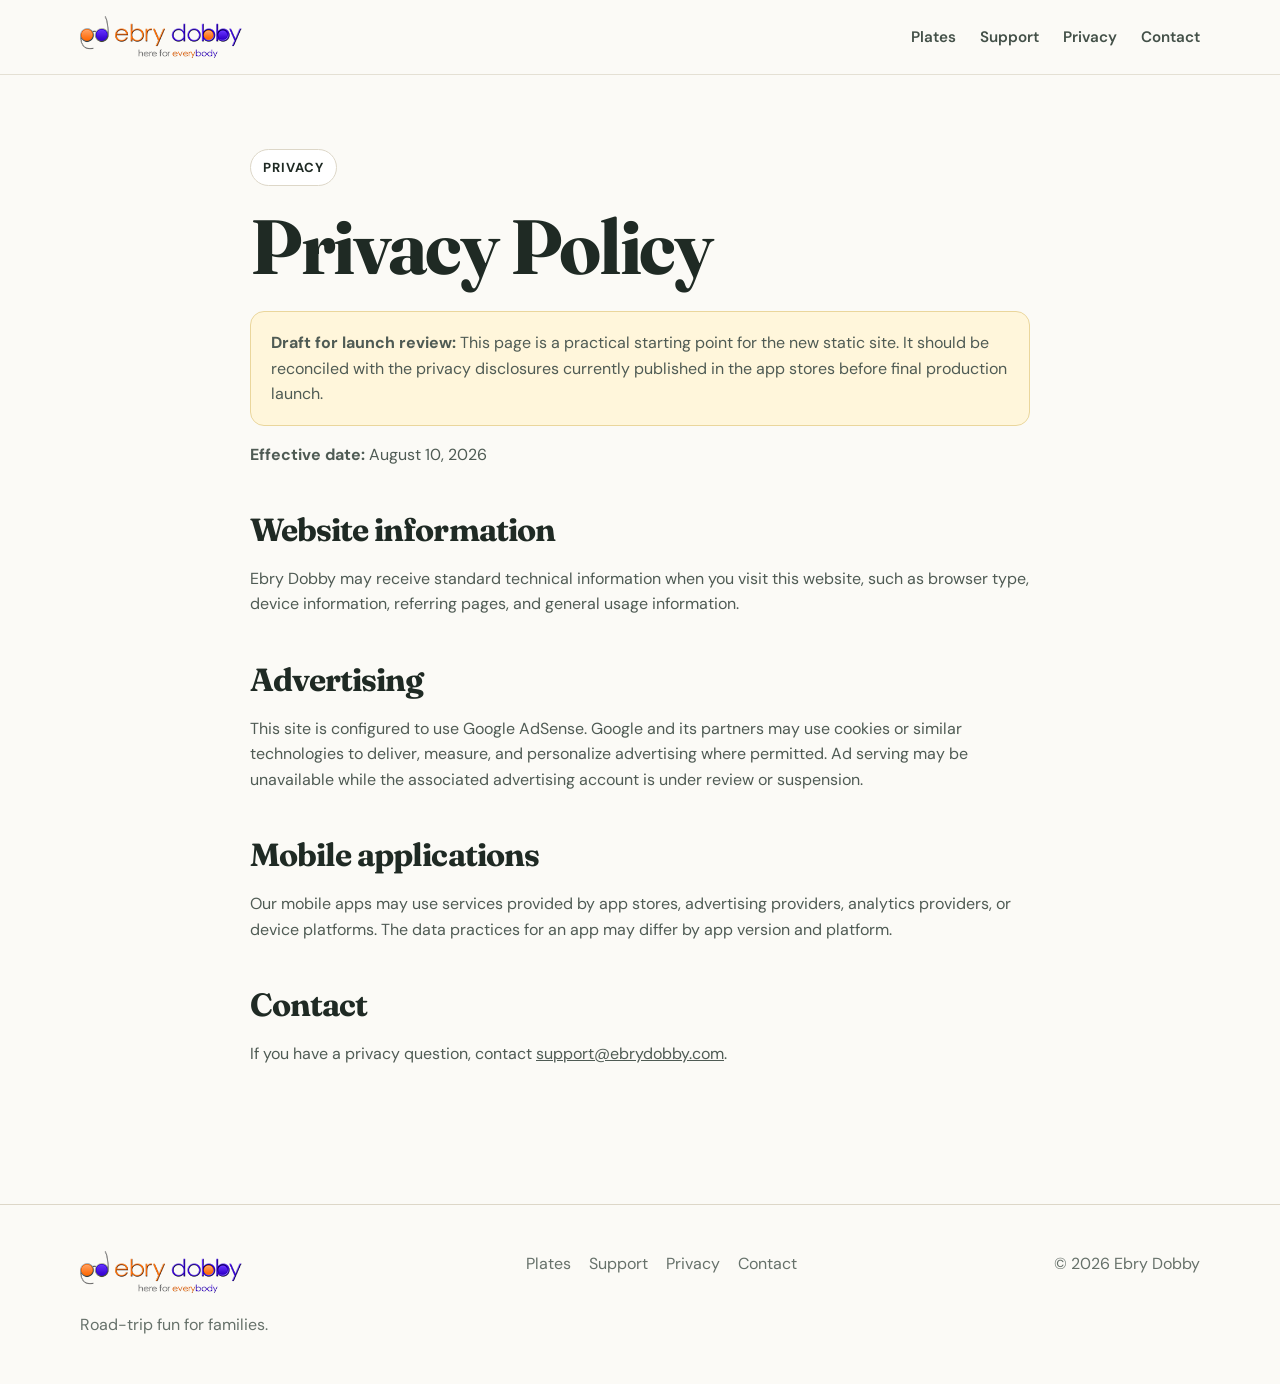
==== privacy/index.html @ 451de0b9 "Initial Ebry Dobby website" ====
<!doctype html><html lang="en"><head><meta charset="utf-8"><meta name="viewport" content="width=device-width,initial-scale=1"><title>Privacy Policy | Ebry Dobby</title><meta name="description" content="Privacy information for Ebry Dobby websites and mobile applications."><link rel="canonical" href="https://www.ebrydobby.com/privacy/"><meta name="theme-color" content="#f7f1e3"><link rel="preconnect" href="https://fonts.googleapis.com"><link rel="preconnect" href="https://fonts.gstatic.com" crossorigin><link href="https://fonts.googleapis.com/css2?family=DM+Sans:wght@400;500;600;700&family=Fraunces:opsz,wght@9..144,700&display=swap" rel="stylesheet"><link rel="stylesheet" href="../assets/css/styles.css"><script async src="https://pagead2.googlesyndication.com/pagead/js/adsbygoogle.js?client=ca-pub-4069077007727159" crossorigin="anonymous"></script></head><body><header class="site-header"><div class="container nav"><a class="brand brand-logo footer-logo" href="../index.html"><img src="../assets/images/ebry-dobby-logo.png" alt="Ebry Dobby — here for everybody"></a><button class="menu-btn" data-menu-button aria-expanded="false" aria-controls="site-nav">Menu</button><nav class="nav-links" id="site-nav" data-nav-links><a href="../plates/">Plates</a><a href="../support/">Support</a><a href="../privacy/">Privacy</a><a href="../contact/">Contact</a></nav></div></header><main><section class="page-hero"><div class="container prose"><span class="eyebrow">Privacy</span><h1>Privacy Policy</h1><p class="notice"><strong>Draft for launch review:</strong> This page is a practical starting point for the new static site. It should be reconciled with the privacy disclosures currently published in the app stores before final production launch.</p><p><strong>Effective date:</strong> August 10, 2026</p><h2>Website information</h2><p>Ebry Dobby may receive standard technical information when you visit this website, such as browser type, device information, referring pages, and general usage information.</p><h2>Advertising</h2><p>This site is configured to use Google AdSense. Google and its partners may use cookies or similar technologies to deliver, measure, and personalize advertising where permitted. Ad serving may be unavailable while the associated advertising account is under review or suspension.</p><h2>Mobile applications</h2><p>Our mobile apps may use services provided by app stores, advertising providers, analytics providers, or device platforms. The data practices for an app may differ by app version and platform.</p><h2>Contact</h2><p>If you have a privacy question, contact <a href="mailto:support@ebrydobby.com">support@ebrydobby.com</a>.</p></div></section></main><footer><div class="container footer-grid"><div><a class="brand brand-logo footer-logo" href="../index.html"><img src="../assets/images/ebry-dobby-logo.png" alt="Ebry Dobby — here for everybody"></a><p style="color:var(--muted);margin:.7rem 0 0;">Road-trip fun for families.</p></div><div class="footer-links"><a href="../plates/">Plates</a><a href="../support/">Support</a><a href="../privacy/">Privacy</a><a href="../contact/">Contact</a></div><div style="color:var(--muted);">© <span data-year></span> Ebry Dobby</div></div></footer><script src="../assets/js/site.js"></script></body></html>
---- assets/css/styles.css ----
:root{--ink:#1f2a24;--muted:#66716a;--paper:#fbfaf6;--cream:#f3eddf;--road:#27352e;--accent:#d9772a;--accent-dark:#a95318;--line:#ddd7c8;--card:#fff;--shadow:0 18px 55px rgba(31,42,36,.10);--radius:24px}*{box-sizing:border-box}html{scroll-behavior:smooth}body{margin:0;font-family:"DM Sans",system-ui,-apple-system,BlinkMacSystemFont,"Segoe UI",sans-serif;color:var(--ink);background:var(--paper);line-height:1.6}a{color:inherit}.container{width:min(1120px,calc(100% - 36px));margin:0 auto}.site-header{position:sticky;top:0;z-index:20;background:rgba(251,250,246,.92);backdrop-filter:blur(14px);border-bottom:1px solid rgba(221,215,200,.75)}.nav{min-height:74px;display:flex;align-items:center;justify-content:space-between;gap:24px}.brand{text-decoration:none;font-weight:700;letter-spacing:-.02em;font-size:1.15rem;display:flex;align-items:center;gap:10px}.brand-mark{width:35px;height:25px;border:2px solid var(--ink);border-radius:5px;display:grid;place-items:center;font-size:.62rem;letter-spacing:.12em;background:#fff7d6;box-shadow:3px 3px 0 var(--accent)}.nav-links{display:flex;gap:24px;align-items:center}.nav-links a{text-decoration:none;font-weight:600;color:#435048;font-size:.95rem}.nav-links a:hover{color:var(--accent-dark)}.menu-btn{display:none;border:0;background:none;font:inherit;font-weight:700}.hero{padding:92px 0 72px;background:radial-gradient(circle at 85% 15%,rgba(217,119,42,.13),transparent 28%),radial-gradient(circle at 7% 85%,rgba(39,53,46,.08),transparent 25%)}.hero-grid{display:grid;grid-template-columns:1.15fr .85fr;gap:64px;align-items:center}.eyebrow{display:inline-flex;align-items:center;gap:8px;padding:7px 12px;border:1px solid var(--line);border-radius:999px;background:#fff;font-size:.82rem;font-weight:700;text-transform:uppercase;letter-spacing:.08em}h1,h2,h3{line-height:1.08;letter-spacing:-.03em;margin-top:0}h1{font-family:"Fraunces",Georgia,serif;font-size:clamp(3rem,7vw,6.2rem);margin:20px 0 22px}h2{font-family:"Fraunces",Georgia,serif;font-size:clamp(2.1rem,4vw,3.5rem);margin-bottom:18px}h3{font-size:1.25rem}.lead{font-size:clamp(1.05rem,2vw,1.3rem);color:var(--muted);max-width:680px}.cta-row{display:flex;gap:12px;flex-wrap:wrap;margin-top:30px}.btn{display:inline-flex;align-items:center;justify-content:center;gap:9px;min-height:50px;padding:0 20px;border-radius:14px;text-decoration:none;font-weight:700;border:1px solid var(--road);transition:.18s ease}.btn-primary{background:var(--road);color:#fff}.btn-primary:hover{transform:translateY(-2px);box-shadow:0 10px 22px rgba(39,53,46,.18)}.btn-secondary{background:#fff}.btn-secondary:hover{border-color:var(--accent);color:var(--accent-dark)}.plate-stack{position:relative;min-height:400px;display:grid;place-items:center}.plate-card{width:min(100%,420px);aspect-ratio:1.55;border:8px solid #f4f1e7;border-radius:26px;background:linear-gradient(160deg,#fffef9,#f1eee5);box-shadow:var(--shadow);display:flex;flex-direction:column;align-items:center;justify-content:center;position:relative;transform:rotate(-4deg)}.plate-card:before,.plate-card:after{content:"";position:absolute;width:14px;height:14px;background:#b7b3a8;border-radius:50%;top:15px}.plate-card:before{left:18px}.plate-card:after{right:18px}.plate-small{font-size:.75rem;font-weight:700;letter-spacing:.18em;color:#5e675f}.plate-big{font-size:clamp(2.2rem,7vw,4.8rem);font-weight:800;letter-spacing:.06em;margin:8px 0}.plate-state{font-family:"Fraunces";font-size:1.25rem;color:var(--accent-dark)}.road-line{position:absolute;width:85%;height:10px;bottom:28px;border-radius:99px;background:repeating-linear-gradient(90deg,var(--road) 0 34px,transparent 34px 57px);opacity:.18;transform:rotate(5deg)}.section{padding:88px 0}.section-alt{background:var(--cream)}.section-head{max-width:760px;margin-bottom:38px}.kicker{color:var(--accent-dark);font-weight:800;text-transform:uppercase;font-size:.78rem;letter-spacing:.13em}.grid-3{display:grid;grid-template-columns:repeat(3,1fr);gap:20px}.card{background:var(--card);border:1px solid var(--line);border-radius:var(--radius);padding:28px;box-shadow:0 10px 30px rgba(31,42,36,.05)}.card p{color:var(--muted);margin-bottom:0}.icon{font-size:1.65rem;margin-bottom:18px}.rating-wrap{display:grid;grid-template-columns:.8fr 1.2fr;gap:28px;align-items:start}.rating-panel{background:var(--road);color:white;border-radius:var(--radius);padding:34px;position:sticky;top:100px}.rating-panel .stars{color:#ffd782;letter-spacing:.08em;font-size:1.2rem}.rating-number{font-family:"Fraunces";font-size:3.8rem;line-height:1;margin:8px 0 2px}.rating-meta{color:#dce5df}.review-list{display:grid;gap:18px}.review{background:#fff;border:1px solid var(--line);border-radius:20px;padding:24px}.review blockquote{font-family:"Fraunces";font-size:1.35rem;margin:0 0 16px;line-height:1.35}.review small{color:var(--muted);font-weight:600}.band{margin:0 auto;width:min(1120px,calc(100% - 36px));background:var(--accent);color:#2b211b;padding:44px;border-radius:30px;display:flex;align-items:center;justify-content:space-between;gap:30px}.band h2{margin:0;font-size:clamp(2rem,4vw,3.1rem)}.band .btn{background:#fff;border-color:#fff}.page-hero{padding:74px 0 46px}.page-hero h1{font-size:clamp(2.8rem,6vw,5rem)}.prose{max-width:780px}.prose h2{font-size:2rem;margin-top:46px}.prose h3{margin-top:30px}.prose p,.prose li{color:#4f5b54}.notice{padding:18px 20px;background:#fff6db;border:1px solid #ead69c;border-radius:14px}.faq details{background:#fff;border:1px solid var(--line);border-radius:16px;padding:18px 20px;margin-bottom:12px}.faq summary{cursor:pointer;font-weight:700}.faq p{color:var(--muted)}.contact-box{padding:28px;background:#fff;border:1px solid var(--line);border-radius:22px}footer{padding:46px 0;border-top:1px solid var(--line);margin-top:76px}.footer-grid{display:flex;justify-content:space-between;gap:24px;flex-wrap:wrap}.footer-links{display:flex;gap:18px;flex-wrap:wrap}.footer-links a{color:var(--muted);text-decoration:none}@media(max-width:800px){.nav-links{display:none;position:absolute;left:18px;right:18px;top:67px;background:#fff;padding:18px;border:1px solid var(--line);border-radius:16px;box-shadow:var(--shadow);flex-direction:column;align-items:flex-start}.nav-links.open{display:flex}.menu-btn{display:block}.hero{padding-top:58px}.hero-grid,.rating-wrap{grid-template-columns:1fr}.hero-grid{gap:38px}.plate-stack{min-height:300px}.grid-3{grid-template-columns:1fr}.rating-panel{position:static}.band{flex-direction:column;align-items:flex-start;padding:30px}}

/* Official Ebry Dobby logo */
.brand-logo {
  display: inline-flex;
  align-items: center;
}
.brand-logo img {
  display: block;
  width: auto;
  height: 52px;
  max-width: 230px;
  object-fit: contain;
}
.footer-logo img {
  height: 42px;
}
@media (max-width: 800px) {
  .brand-logo img {
    height: 44px;
    max-width: 190px;
  }
}
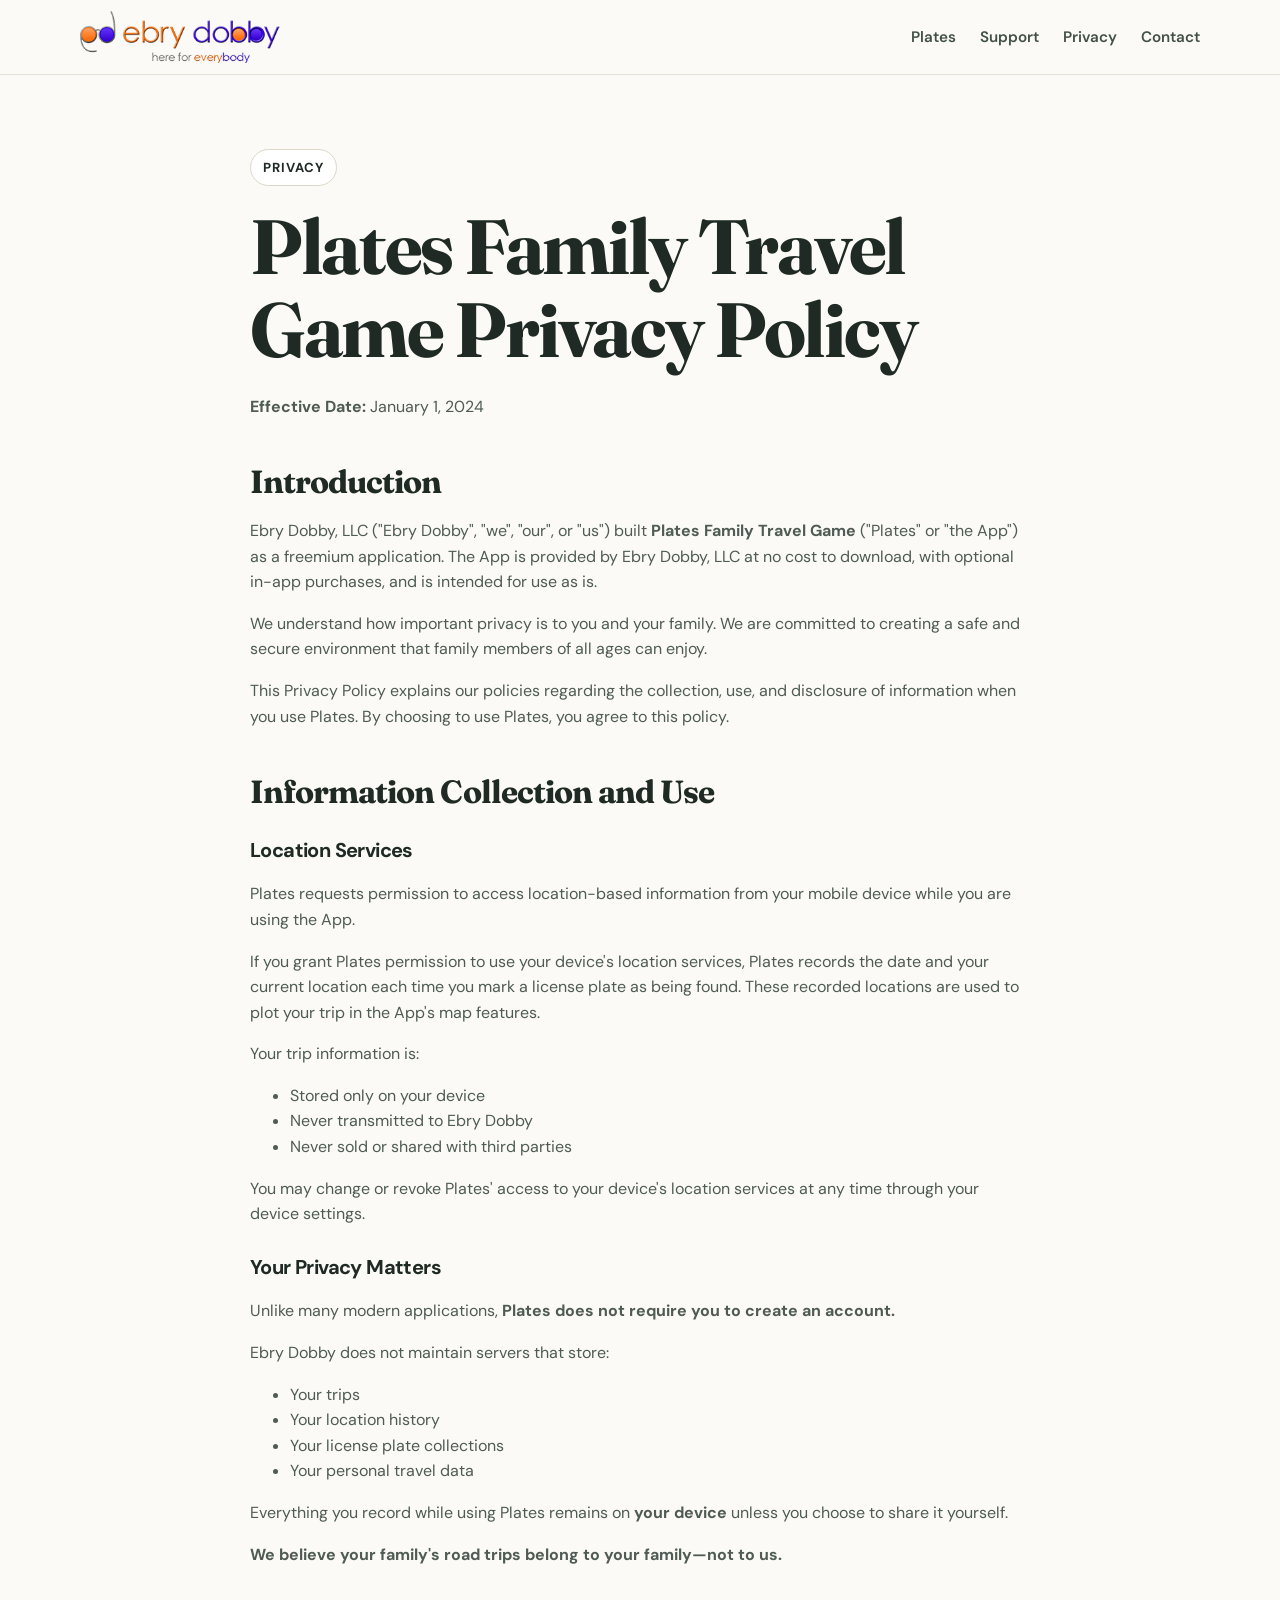
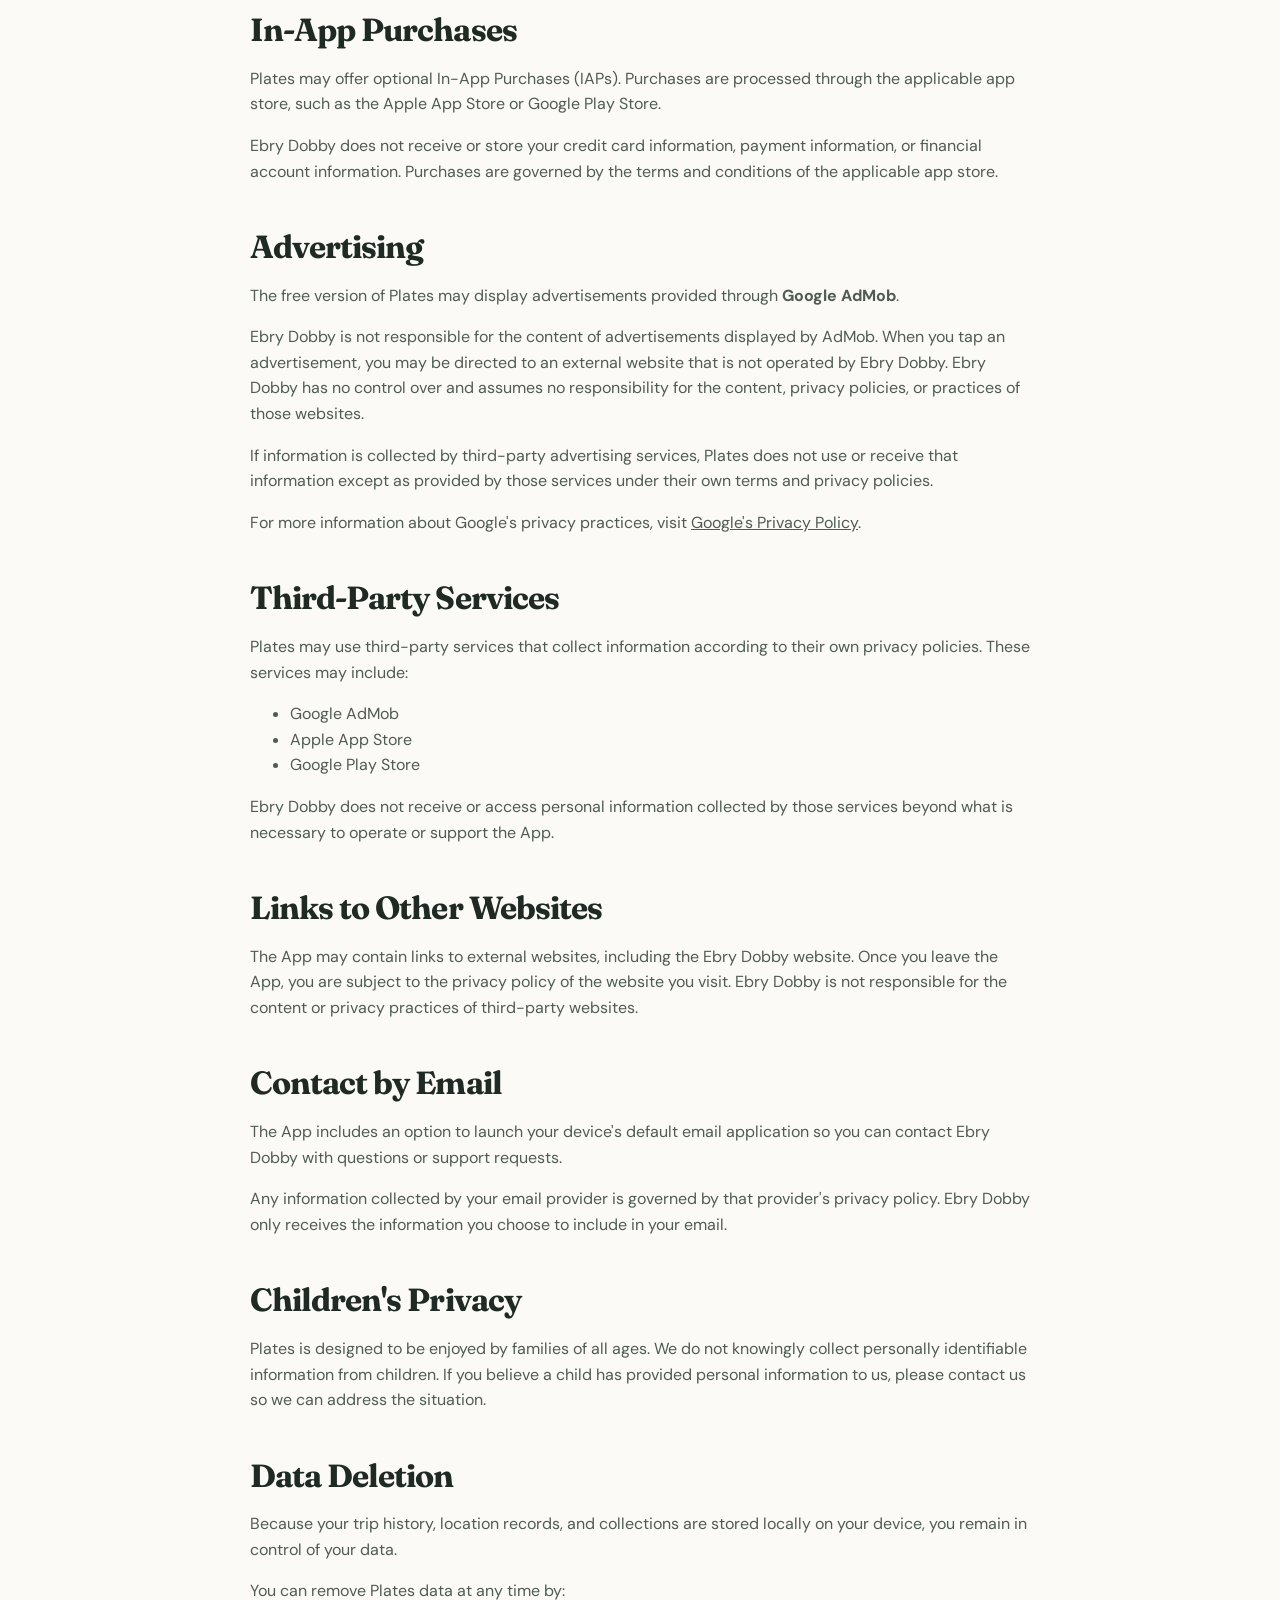
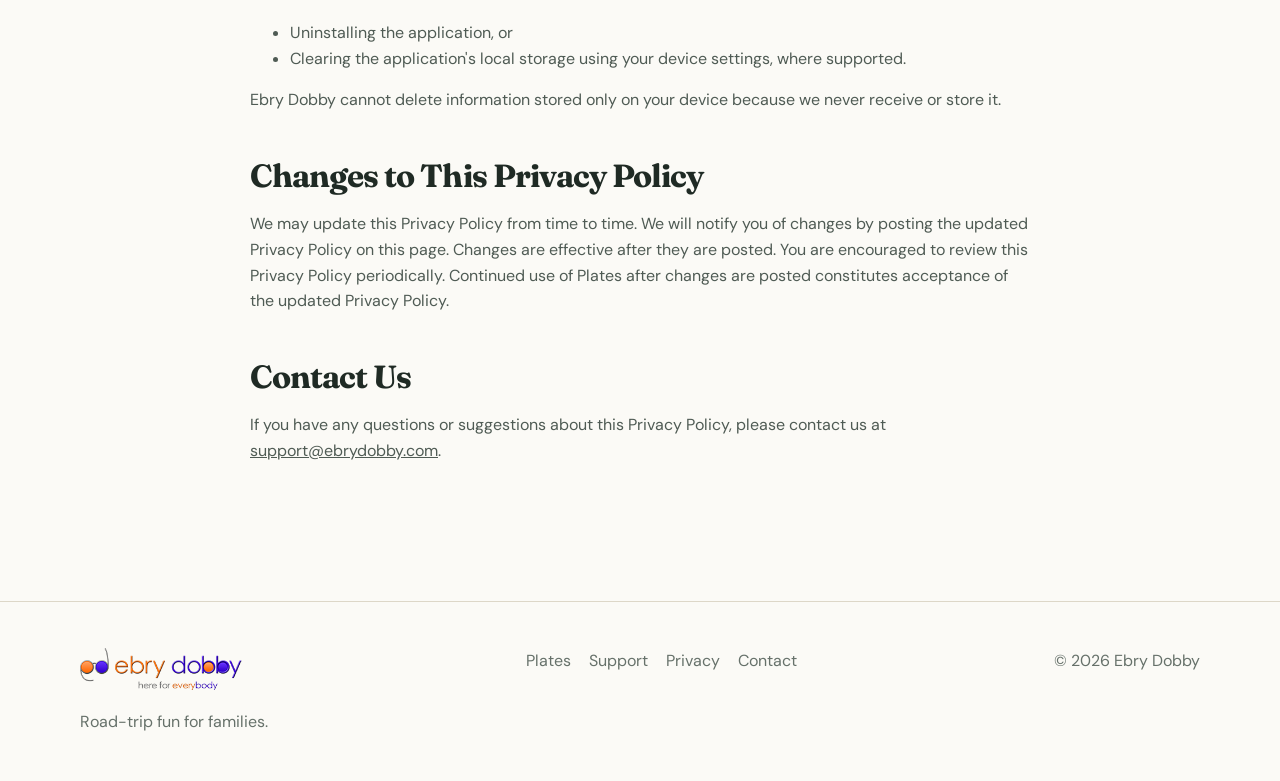
==== commit b4111b35: "Update privacy policy and privacy messaging" ====
--- a/privacy/index.html
+++ b/privacy/index.html
@@ -1 +1,131 @@
-<!doctype html><html lang="en"><head><meta charset="utf-8"><meta name="viewport" content="width=device-width,initial-scale=1"><title>Privacy Policy | Ebry Dobby</title><meta name="description" content="Privacy information for Ebry Dobby websites and mobile applications."><link rel="canonical" href="https://www.ebrydobby.com/privacy/"><meta name="theme-color" content="#f7f1e3"><link rel="preconnect" href="https://fonts.googleapis.com"><link rel="preconnect" href="https://fonts.gstatic.com" crossorigin><link href="https://fonts.googleapis.com/css2?family=DM+Sans:wght@400;500;600;700&family=Fraunces:opsz,wght@9..144,700&display=swap" rel="stylesheet"><link rel="stylesheet" href="../assets/css/styles.css"><script async src="https://pagead2.googlesyndication.com/pagead/js/adsbygoogle.js?client=ca-pub-4069077007727159" crossorigin="anonymous"></script></head><body><header class="site-header"><div class="container nav"><a class="brand brand-logo footer-logo" href="../index.html"><img src="../assets/images/ebry-dobby-logo.png" alt="Ebry Dobby — here for everybody"></a><button class="menu-btn" data-menu-button aria-expanded="false" aria-controls="site-nav">Menu</button><nav class="nav-links" id="site-nav" data-nav-links><a href="../plates/">Plates</a><a href="../support/">Support</a><a href="../privacy/">Privacy</a><a href="../contact/">Contact</a></nav></div></header><main><section class="page-hero"><div class="container prose"><span class="eyebrow">Privacy</span><h1>Privacy Policy</h1><p class="notice"><strong>Draft for launch review:</strong> This page is a practical starting point for the new static site. It should be reconciled with the privacy disclosures currently published in the app stores before final production launch.</p><p><strong>Effective date:</strong> August 10, 2026</p><h2>Website information</h2><p>Ebry Dobby may receive standard technical information when you visit this website, such as browser type, device information, referring pages, and general usage information.</p><h2>Advertising</h2><p>This site is configured to use Google AdSense. Google and its partners may use cookies or similar technologies to deliver, measure, and personalize advertising where permitted. Ad serving may be unavailable while the associated advertising account is under review or suspension.</p><h2>Mobile applications</h2><p>Our mobile apps may use services provided by app stores, advertising providers, analytics providers, or device platforms. The data practices for an app may differ by app version and platform.</p><h2>Contact</h2><p>If you have a privacy question, contact <a href="mailto:support@ebrydobby.com">support@ebrydobby.com</a>.</p></div></section></main><footer><div class="container footer-grid"><div><a class="brand brand-logo footer-logo" href="../index.html"><img src="../assets/images/ebry-dobby-logo.png" alt="Ebry Dobby — here for everybody"></a><p style="color:var(--muted);margin:.7rem 0 0;">Road-trip fun for families.</p></div><div class="footer-links"><a href="../plates/">Plates</a><a href="../support/">Support</a><a href="../privacy/">Privacy</a><a href="../contact/">Contact</a></div><div style="color:var(--muted);">© <span data-year></span> Ebry Dobby</div></div></footer><script src="../assets/js/site.js"></script></body></html>+<!doctype html>
+<html lang="en">
+<head>
+<meta charset="utf-8"><meta name="viewport" content="width=device-width,initial-scale=1">
+<title>Privacy Policy | Plates Family Travel Game | Ebry Dobby</title>
+<meta name="description" content="Privacy Policy for Plates Family Travel Game by Ebry Dobby, LLC.">
+<link rel="canonical" href="https://www.ebrydobby.com/privacy/">
+<meta name="theme-color" content="#f7f1e3">
+<link rel="preconnect" href="https://fonts.googleapis.com">
+<link rel="preconnect" href="https://fonts.gstatic.com" crossorigin>
+<link href="https://fonts.googleapis.com/css2?family=DM+Sans:wght@400;500;600;700&family=Fraunces:opsz,wght@9..144,700&display=swap" rel="stylesheet">
+<link rel="stylesheet" href="../assets/css/styles.css">
+<script async src="https://pagead2.googlesyndication.com/pagead/js/adsbygoogle.js?client=ca-pub-4069077007727159" crossorigin="anonymous"></script>
+</head>
+<body>
+<header class="site-header">
+  <div class="container nav">
+    <a class="brand brand-logo" href="../index.html" aria-label="Ebry Dobby home">
+      <img src="../assets/images/ebry-dobby-logo.png" alt="Ebry Dobby — here for everybody">
+    </a>
+    <button class="menu-btn" data-menu-button aria-expanded="false" aria-controls="site-nav">Menu</button>
+    <nav class="nav-links" id="site-nav" data-nav-links>
+      <a href="../plates/">Plates</a>
+      <a href="../support/">Support</a>
+      <a href="../privacy/">Privacy</a>
+      <a href="../contact/">Contact</a>
+    </nav>
+  </div>
+</header>
+<main>
+<section class="page-hero">
+<div class="container prose">
+<span class="eyebrow">Privacy</span>
+<h1>Plates Family Travel Game Privacy Policy</h1>
+<p><strong>Effective Date:</strong> January 1, 2024</p>
+
+<h2>Introduction</h2>
+<p>Ebry Dobby, LLC ("Ebry Dobby", "we", "our", or "us") built <strong>Plates Family Travel Game</strong> ("Plates" or "the App") as a freemium application. The App is provided by Ebry Dobby, LLC at no cost to download, with optional in-app purchases, and is intended for use as is.</p>
+<p>We understand how important privacy is to you and your family. We are committed to creating a safe and secure environment that family members of all ages can enjoy.</p>
+<p>This Privacy Policy explains our policies regarding the collection, use, and disclosure of information when you use Plates. By choosing to use Plates, you agree to this policy.</p>
+
+<h2>Information Collection and Use</h2>
+<h3>Location Services</h3>
+<p>Plates requests permission to access location-based information from your mobile device while you are using the App.</p>
+<p>If you grant Plates permission to use your device's location services, Plates records the date and your current location each time you mark a license plate as being found. These recorded locations are used to plot your trip in the App's map features.</p>
+<p>Your trip information is:</p>
+<ul>
+<li>Stored only on your device</li>
+<li>Never transmitted to Ebry Dobby</li>
+<li>Never sold or shared with third parties</li>
+</ul>
+<p>You may change or revoke Plates' access to your device's location services at any time through your device settings.</p>
+
+<h3>Your Privacy Matters</h3>
+<p>Unlike many modern applications, <strong>Plates does not require you to create an account.</strong></p>
+<p>Ebry Dobby does not maintain servers that store:</p>
+<ul>
+<li>Your trips</li>
+<li>Your location history</li>
+<li>Your license plate collections</li>
+<li>Your personal travel data</li>
+</ul>
+<p>Everything you record while using Plates remains on <strong>your device</strong> unless you choose to share it yourself.</p>
+<p><strong>We believe your family's road trips belong to your family—not to us.</strong></p>
+
+<h2>In-App Purchases</h2>
+<p>Plates may offer optional In-App Purchases (IAPs). Purchases are processed through the applicable app store, such as the Apple App Store or Google Play Store.</p>
+<p>Ebry Dobby does not receive or store your credit card information, payment information, or financial account information. Purchases are governed by the terms and conditions of the applicable app store.</p>
+
+<h2>Advertising</h2>
+<p>The free version of Plates may display advertisements provided through <strong>Google AdMob</strong>.</p>
+<p>Ebry Dobby is not responsible for the content of advertisements displayed by AdMob. When you tap an advertisement, you may be directed to an external website that is not operated by Ebry Dobby. Ebry Dobby has no control over and assumes no responsibility for the content, privacy policies, or practices of those websites.</p>
+<p>If information is collected by third-party advertising services, Plates does not use or receive that information except as provided by those services under their own terms and privacy policies.</p>
+<p>For more information about Google's privacy practices, visit <a href="https://policies.google.com/privacy" target="_blank" rel="noopener">Google's Privacy Policy</a>.</p>
+
+<h2>Third-Party Services</h2>
+<p>Plates may use third-party services that collect information according to their own privacy policies. These services may include:</p>
+<ul>
+<li>Google AdMob</li>
+<li>Apple App Store</li>
+<li>Google Play Store</li>
+</ul>
+<p>Ebry Dobby does not receive or access personal information collected by those services beyond what is necessary to operate or support the App.</p>
+
+<h2>Links to Other Websites</h2>
+<p>The App may contain links to external websites, including the Ebry Dobby website. Once you leave the App, you are subject to the privacy policy of the website you visit. Ebry Dobby is not responsible for the content or privacy practices of third-party websites.</p>
+
+<h2>Contact by Email</h2>
+<p>The App includes an option to launch your device's default email application so you can contact Ebry Dobby with questions or support requests.</p>
+<p>Any information collected by your email provider is governed by that provider's privacy policy. Ebry Dobby only receives the information you choose to include in your email.</p>
+
+<h2>Children's Privacy</h2>
+<p>Plates is designed to be enjoyed by families of all ages. We do not knowingly collect personally identifiable information from children. If you believe a child has provided personal information to us, please contact us so we can address the situation.</p>
+
+<h2>Data Deletion</h2>
+<p>Because your trip history, location records, and collections are stored locally on your device, you remain in control of your data.</p>
+<p>You can remove Plates data at any time by:</p>
+<ul>
+<li>Uninstalling the application, or</li>
+<li>Clearing the application's local storage using your device settings, where supported.</li>
+</ul>
+<p>Ebry Dobby cannot delete information stored only on your device because we never receive or store it.</p>
+
+<h2>Changes to This Privacy Policy</h2>
+<p>We may update this Privacy Policy from time to time. We will notify you of changes by posting the updated Privacy Policy on this page. Changes are effective after they are posted. You are encouraged to review this Privacy Policy periodically. Continued use of Plates after changes are posted constitutes acceptance of the updated Privacy Policy.</p>
+
+<h2>Contact Us</h2>
+<p>If you have any questions or suggestions about this Privacy Policy, please contact us at <a href="mailto:support@ebrydobby.com">support@ebrydobby.com</a>.</p>
+</div>
+</section>
+</main>
+<footer>
+  <div class="container footer-grid">
+    <div>
+      <a class="brand brand-logo footer-logo" href="../index.html">
+        <img src="../assets/images/ebry-dobby-logo.png" alt="Ebry Dobby — here for everybody">
+      </a>
+      <p style="color:var(--muted);margin:.7rem 0 0;">Road-trip fun for families.</p>
+    </div>
+    <div class="footer-links">
+      <a href="../plates/">Plates</a>
+      <a href="../support/">Support</a>
+      <a href="../privacy/">Privacy</a>
+      <a href="../contact/">Contact</a>
+    </div>
+    <div style="color:var(--muted);">© <span data-year></span> Ebry Dobby</div>
+  </div>
+</footer>
+<script src="../assets/js/site.js"></script>
+</body>
+</html>
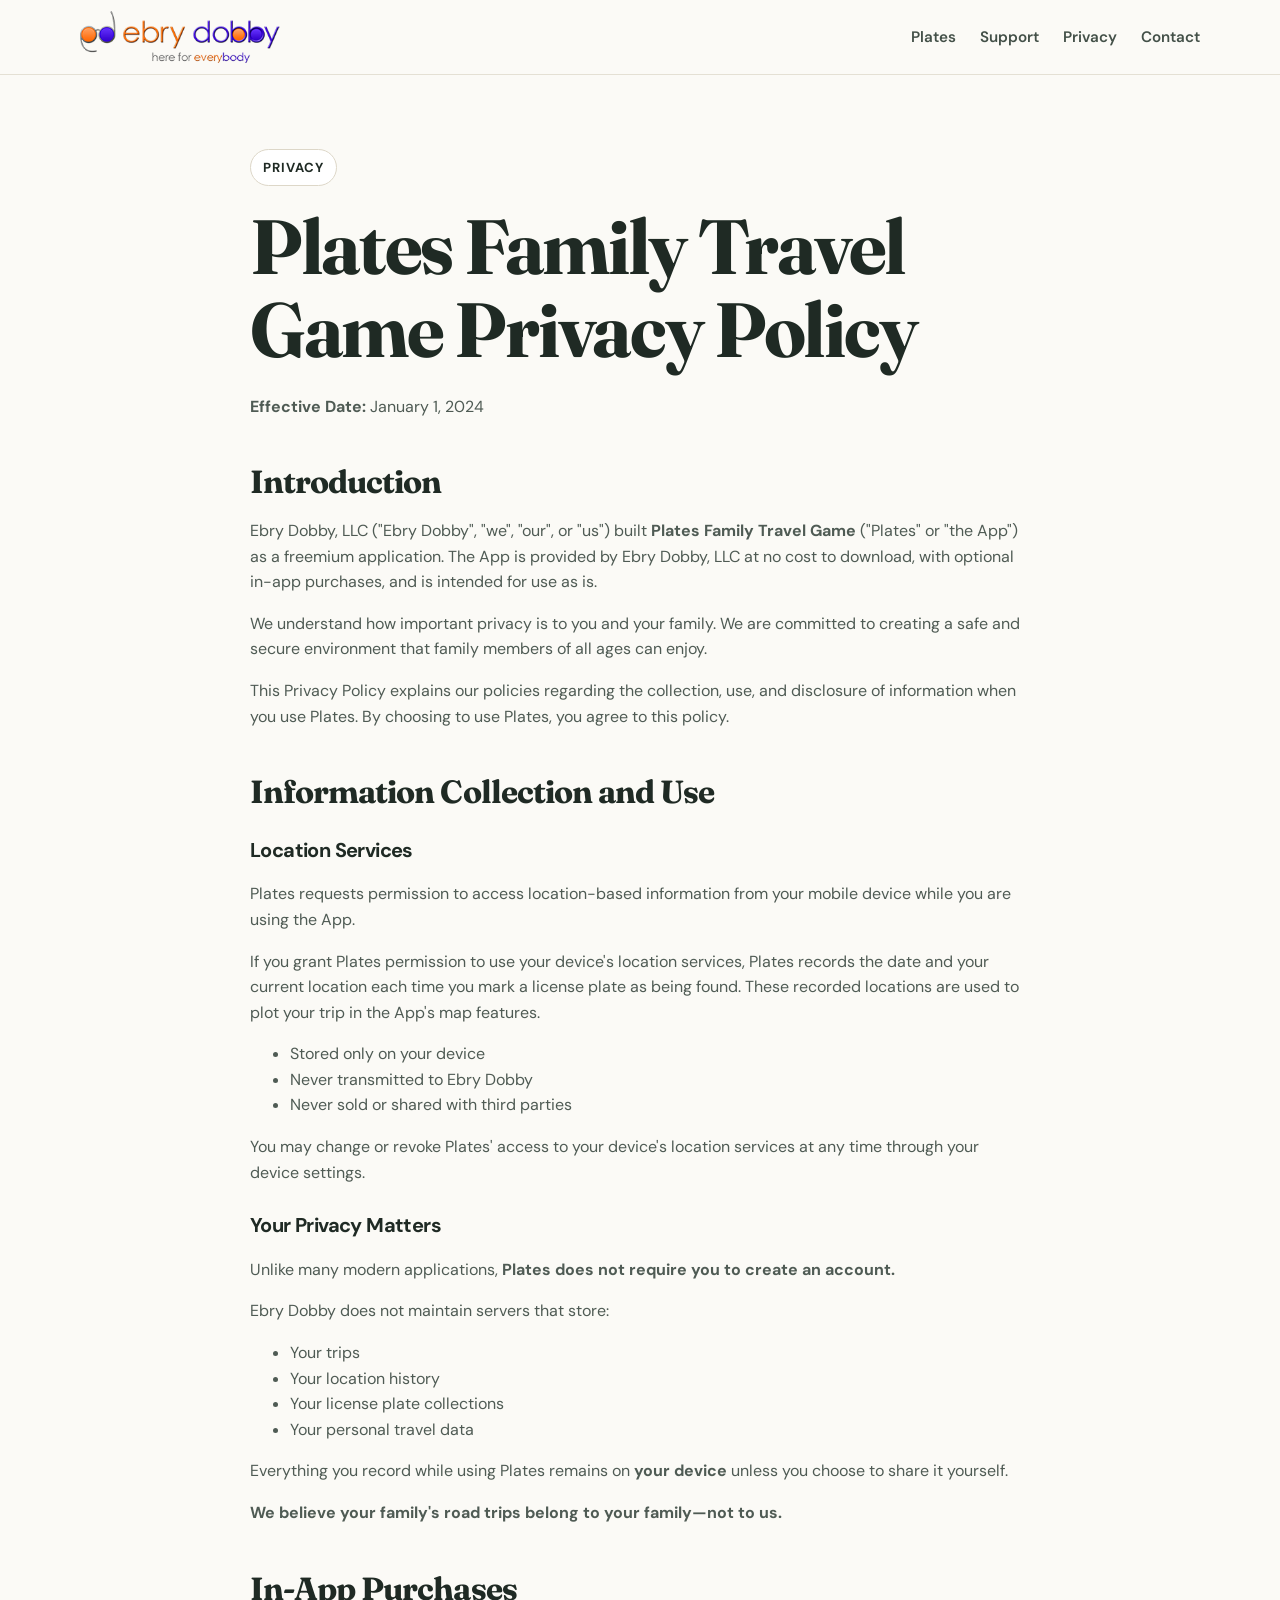
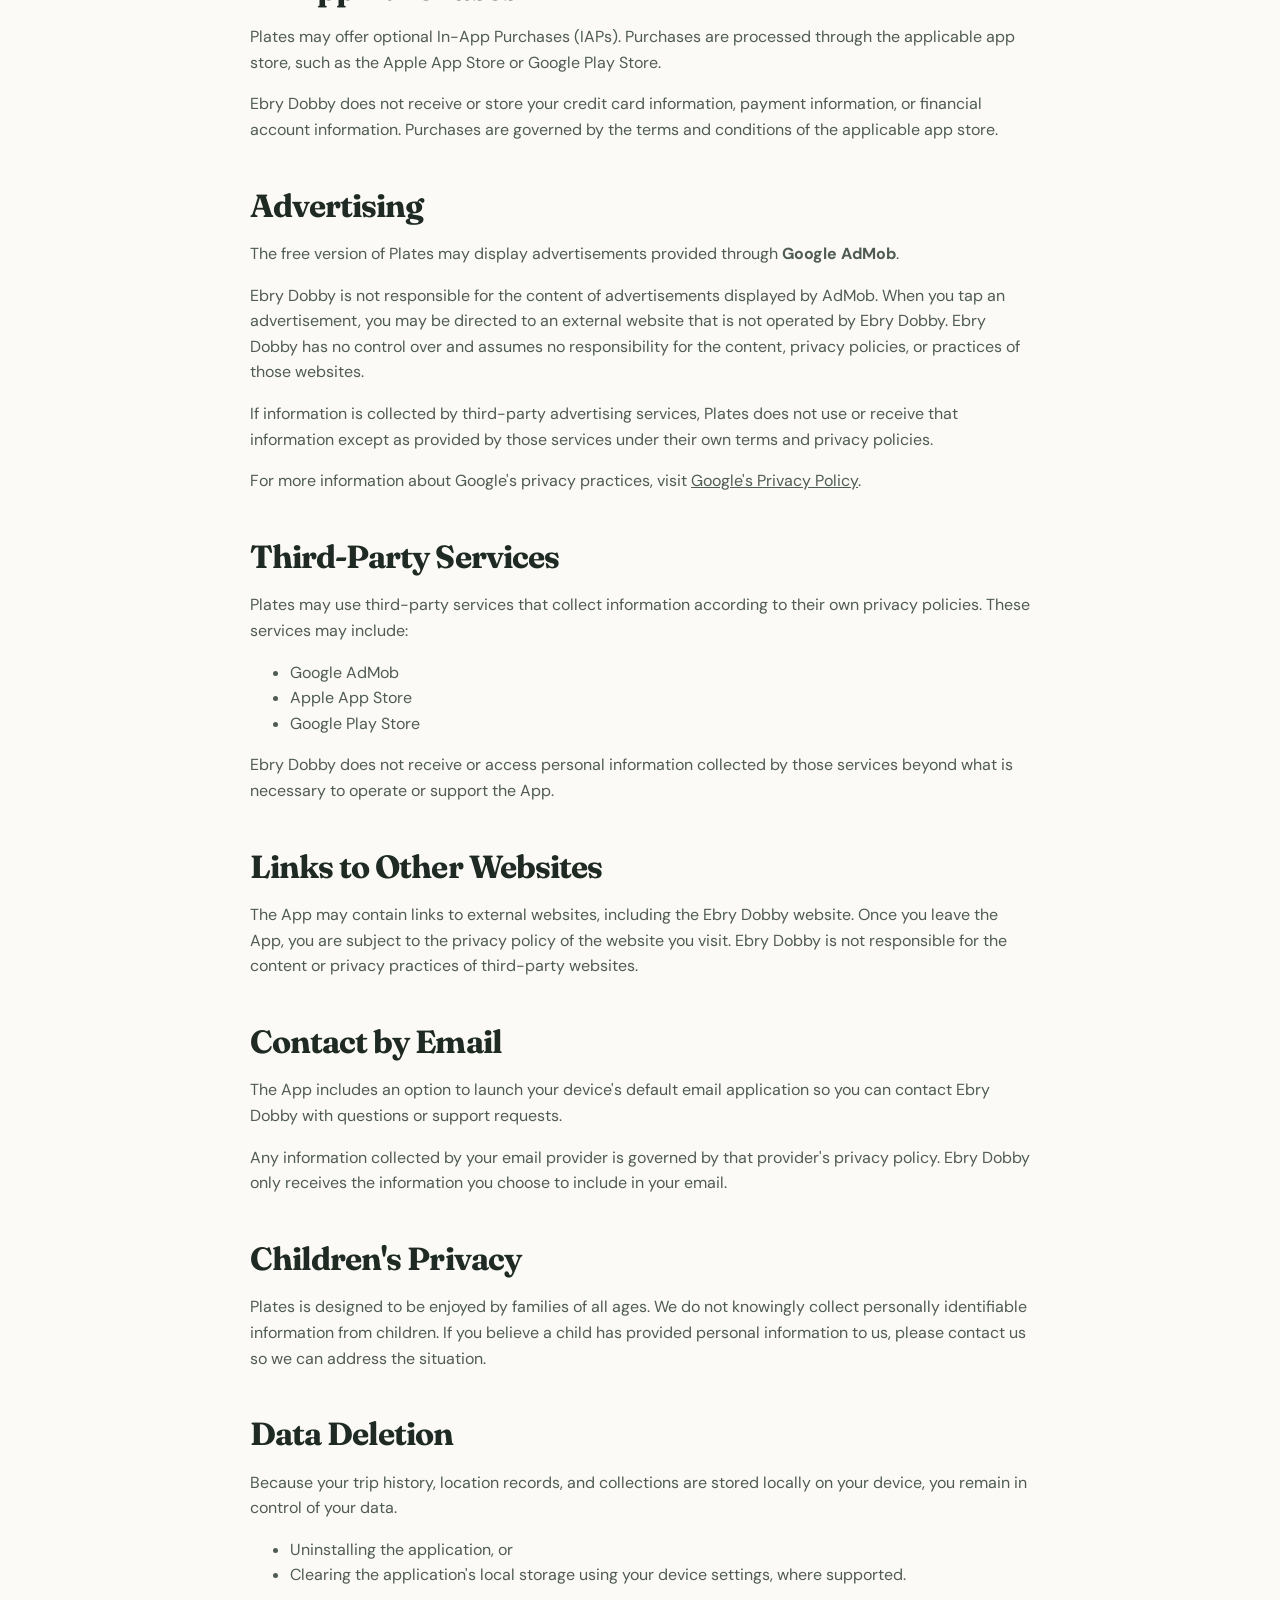
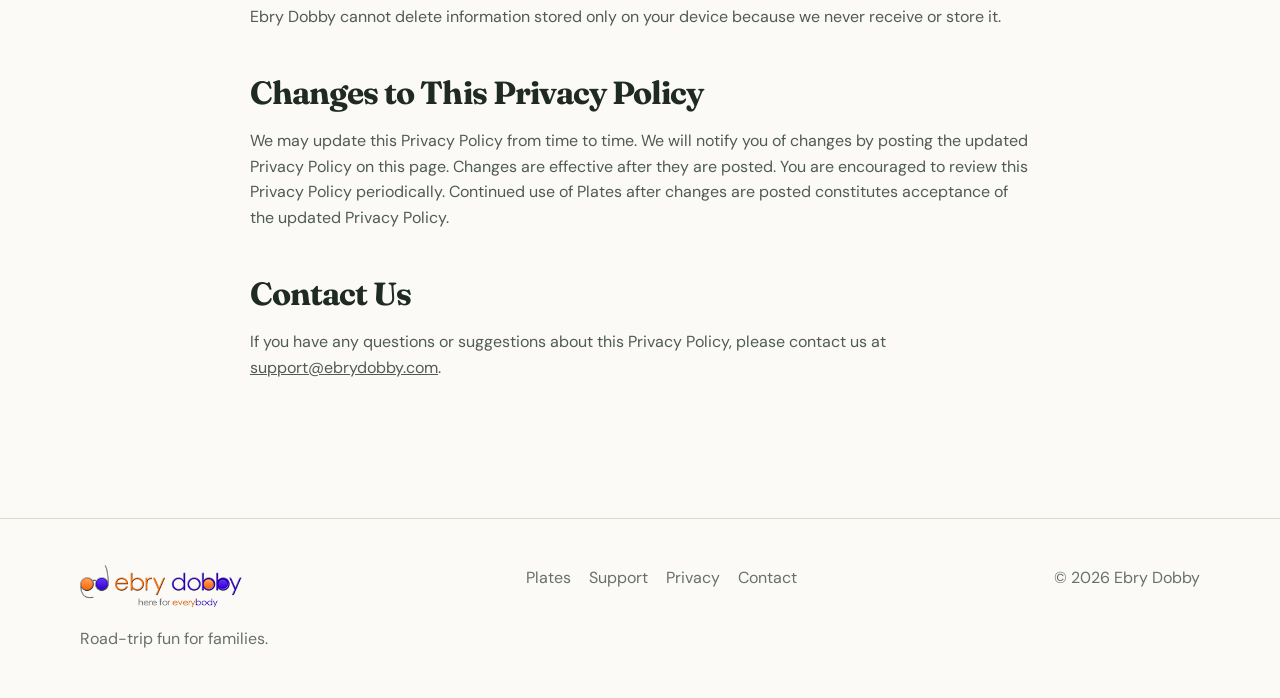
==== commit 35b520b4: "Finalize privacy policy and homepage messaging" ====
--- a/privacy/index.html
+++ b/privacy/index.html
@@ -1,10 +1,11 @@
 <!doctype html>
 <html lang="en">
 <head>
-<meta charset="utf-8"><meta name="viewport" content="width=device-width,initial-scale=1">
-<title>Privacy Policy | Plates Family Travel Game | Ebry Dobby</title>
+<meta charset="utf-8">
+<meta name="viewport" content="width=device-width,initial-scale=1">
+<title>Plates Family Travel Game Privacy Policy | Ebry Dobby</title>
 <meta name="description" content="Privacy Policy for Plates Family Travel Game by Ebry Dobby, LLC.">
-<link rel="canonical" href="https://www.ebrydobby.com/privacy/">
+<link rel="canonical" href="https://ebrydobby.com/privacy/">
 <meta name="theme-color" content="#f7f1e3">
 <link rel="preconnect" href="https://fonts.googleapis.com">
 <link rel="preconnect" href="https://fonts.gstatic.com" crossorigin>
@@ -22,7 +23,7 @@
     <nav class="nav-links" id="site-nav" data-nav-links>
       <a href="../plates/">Plates</a>
       <a href="../support/">Support</a>
-      <a href="../privacy/">Privacy</a>
+      <a href="../privacy/" aria-current="page">Privacy</a>
       <a href="../contact/">Contact</a>
     </nav>
   </div>
@@ -43,7 +44,6 @@
 <h3>Location Services</h3>
 <p>Plates requests permission to access location-based information from your mobile device while you are using the App.</p>
 <p>If you grant Plates permission to use your device's location services, Plates records the date and your current location each time you mark a license plate as being found. These recorded locations are used to plot your trip in the App's map features.</p>
-<p>Your trip information is:</p>
 <ul>
 <li>Stored only on your device</li>
 <li>Never transmitted to Ebry Dobby</li>
@@ -94,7 +94,6 @@
 
 <h2>Data Deletion</h2>
 <p>Because your trip history, location records, and collections are stored locally on your device, you remain in control of your data.</p>
-<p>You can remove Plates data at any time by:</p>
 <ul>
 <li>Uninstalling the application, or</li>
 <li>Clearing the application's local storage using your device settings, where supported.</li>
